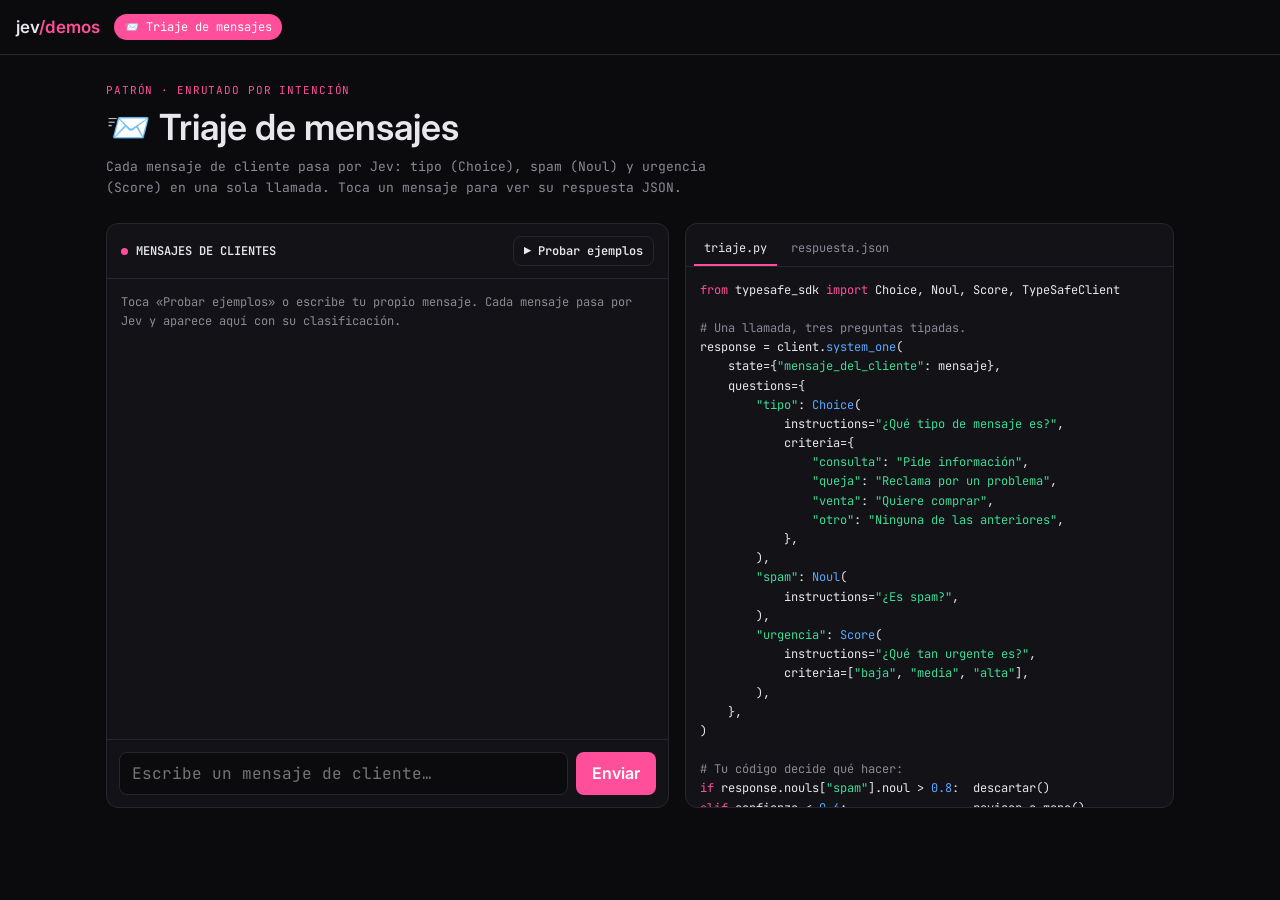
==== static/index.html @ 925d0c83 "Web para probar el triaje de mensajes desde el navegador Servidor FastAPI que llama a Jev con la cla" ====
<!doctype html>
<html lang="es">
<head>
<meta charset="utf-8">
<meta name="viewport" content="width=device-width,initial-scale=1,viewport-fit=cover">
<title>Triaje de mensajes · Jev</title>
<link rel="preconnect" href="https://fonts.googleapis.com">
<link href="https://fonts.googleapis.com/css2?family=JetBrains+Mono:wght@400;600&family=Inter:wght@400;600&display=swap" rel="stylesheet">
<style>
  :root {
    --bg: #0b0b0e; --panel: #121217; --panel-2: #17171d; --line: #26262e;
    --text: #e8e8ec; --muted: #8b8b96; --accent: #ff4f9a; --accent-2: #b84dff;
    --green: #3ddc97; --amber: #ffb547; --red: #ff5c6c; --blue: #5aa9ff;
    --mono: "JetBrains Mono", ui-monospace, monospace; --sans: Inter, system-ui, sans-serif;
  }
  * { box-sizing: border-box; }
  html, body { margin: 0; background: var(--bg); color: var(--text); font-family: var(--sans); }
  body { min-height: 100dvh; }
  header { display: flex; align-items: center; gap: 14px; padding: 14px 16px; border-bottom: 1px solid var(--line); }
  .logo { font-weight: 600; font-size: 17px; }
  .logo span { color: var(--accent); }
  .pill { font-family: var(--mono); font-size: 12px; padding: 5px 10px; border-radius: 99px; background: var(--accent); color: #fff; }
  main { max-width: 1100px; margin: 0 auto; padding: 28px 16px 40px; }
  .eyebrow { font-family: var(--mono); font-size: 11px; letter-spacing: .08em; color: var(--accent); text-transform: uppercase; }
  h1 { margin: 8px 0 8px; font-size: clamp(26px, 6vw, 36px); font-weight: 600; }
  .lead { font-family: var(--mono); font-size: 13px; line-height: 1.6; color: var(--muted); max-width: 620px; margin: 0 0 24px; }
  .grid { display: grid; grid-template-columns: 1.15fr 1fr; gap: 16px; }
  @media (max-width: 820px) { .grid { grid-template-columns: 1fr; } }
  .panel { background: var(--panel); border: 1px solid var(--line); border-radius: 12px; display: flex; flex-direction: column; min-width: 0; }
  .panel-head { display: flex; align-items: center; justify-content: space-between; gap: 8px; padding: 12px 14px; border-bottom: 1px solid var(--line); font-family: var(--mono); font-size: 12px; font-weight: 600; }
  .dot { display: inline-block; width: 7px; height: 7px; border-radius: 50%; background: var(--accent); margin-right: 8px; }
  button { font: inherit; cursor: pointer; }
  .ghost { font-family: var(--mono); font-size: 12px; background: transparent; color: var(--text); border: 1px solid var(--line); border-radius: 8px; padding: 6px 10px; }
  .ghost:disabled { opacity: .5; cursor: default; }
  #lista { flex: 1; min-height: 280px; max-height: 60dvh; overflow-y: auto; padding: 14px; display: flex; flex-direction: column; gap: 12px; }
  .vacio { font-family: var(--mono); font-size: 12px; color: var(--muted); line-height: 1.6; }
  .card { background: var(--panel-2); border: 1px solid var(--line); border-radius: 10px; padding: 12px; cursor: pointer; }
  .card.sel { border-color: var(--accent); }
  .card .txt { font-size: 14px; line-height: 1.45; margin-bottom: 10px; overflow-wrap: anywhere; }
  .tags { display: flex; flex-wrap: wrap; gap: 6px; }
  .tag { font-family: var(--mono); font-size: 11px; padding: 3px 8px; border-radius: 6px; background: #1f1f27; border: 1px solid var(--line); white-space: nowrap; }
  .tag b { font-weight: 600; }
  .decision { margin-top: 10px; font-family: var(--mono); font-size: 12px; }
  .ok { color: var(--green); } .warn { color: var(--amber); } .bad { color: var(--red); }
  .bars { margin-top: 10px; display: grid; grid-template-columns: auto 1fr auto; gap: 4px 8px; align-items: center; font-family: var(--mono); font-size: 11px; color: var(--muted); }
  .bar { height: 6px; background: #22222b; border-radius: 3px; overflow: hidden; }
  .bar i { display: block; height: 100%; background: linear-gradient(90deg, var(--accent-2), var(--accent)); }
  .cargando { font-family: var(--mono); font-size: 12px; color: var(--muted); }
  form { display: flex; gap: 8px; padding: 12px; border-top: 1px solid var(--line); }
  input { flex: 1; min-width: 0; font-family: var(--mono); font-size: 16px; color: var(--text); background: var(--bg); border: 1px solid var(--line); border-radius: 8px; padding: 10px 12px; }
  input:focus { outline: none; border-color: var(--accent); }
  .primary { background: var(--accent); color: #fff; border: 0; border-radius: 8px; padding: 0 16px; font-weight: 600; }
  .primary:disabled { opacity: .5; }
  .tabs { display: flex; gap: 4px; padding: 8px 8px 0; border-bottom: 1px solid var(--line); }
  .tab { font-family: var(--mono); font-size: 12px; color: var(--muted); background: none; border: 0; padding: 8px 10px; border-bottom: 2px solid transparent; }
  .tab.on { color: var(--text); border-color: var(--accent); }
  pre { margin: 0; padding: 14px; font-family: var(--mono); font-size: 12px; line-height: 1.6; overflow: auto; max-height: 60dvh; white-space: pre; }
  .k { color: var(--accent); } .s { color: var(--green); } .c { color: var(--muted); } .f { color: var(--blue); }
  .err { color: var(--red); font-family: var(--mono); font-size: 12px; }
</style>
</head>
<body>
<header>
  <div class="logo">jev<span>/demos</span></div>
  <div class="pill">📨 Triaje de mensajes</div>
</header>
<main>
  <div class="eyebrow">Patrón · Enrutado por intención</div>
  <h1>📨 Triaje de mensajes</h1>
  <p class="lead">Cada mensaje de cliente pasa por Jev: tipo (Choice), spam (Noul) y urgencia (Score) en una sola llamada. Toca un mensaje para ver su respuesta JSON.</p>

  <div class="grid">
    <section class="panel">
      <div class="panel-head">
        <span><span class="dot"></span>MENSAJES DE CLIENTES</span>
        <button class="ghost" id="ejemplos">▶ Probar ejemplos</button>
      </div>
      <div id="lista"><div class="vacio" id="vacio">Toca «Probar ejemplos» o escribe tu propio mensaje. Cada mensaje pasa por Jev y aparece aquí con su clasificación.</div></div>
      <form id="form">
        <input id="entrada" placeholder="Escribe un mensaje de cliente…" maxlength="1000" autocomplete="off">
        <button class="primary" id="enviar">Enviar</button>
      </form>
    </section>

    <section class="panel">
      <div class="tabs">
        <button class="tab on" data-tab="codigo">triaje.py</button>
        <button class="tab" data-tab="json">respuesta.json</button>
      </div>
      <pre id="codigo"><span class="k">from</span> typesafe_sdk <span class="k">import</span> Choice, Noul, Score, TypeSafeClient

<span class="c"># Una llamada, tres preguntas tipadas.</span>
response = client.<span class="f">system_one</span>(
    state={<span class="s">"mensaje_del_cliente"</span>: mensaje},
    questions={
        <span class="s">"tipo"</span>: <span class="f">Choice</span>(
            instructions=<span class="s">"¿Qué tipo de mensaje es?"</span>,
            criteria={
                <span class="s">"consulta"</span>: <span class="s">"Pide información"</span>,
                <span class="s">"queja"</span>: <span class="s">"Reclama por un problema"</span>,
                <span class="s">"venta"</span>: <span class="s">"Quiere comprar"</span>,
                <span class="s">"otro"</span>: <span class="s">"Ninguna de las anteriores"</span>,
            },
        ),
        <span class="s">"spam"</span>: <span class="f">Noul</span>(
            instructions=<span class="s">"¿Es spam?"</span>,
        ),
        <span class="s">"urgencia"</span>: <span class="f">Score</span>(
            instructions=<span class="s">"¿Qué tan urgente es?"</span>,
            criteria=[<span class="s">"baja"</span>, <span class="s">"media"</span>, <span class="s">"alta"</span>],
        ),
    },
)

<span class="c"># Tu código decide qué hacer:</span>
<span class="k">if</span> response.nouls[<span class="s">"spam"</span>].noul > <span class="f">0.8</span>:  descartar()
<span class="k">elif</span> confianza < <span class="f">0.6</span>:                  revisar_a_mano()
<span class="k">else</span>:                                  enviar_al_equipo()</pre>
      <pre id="json" hidden><span class="c">// Analiza un mensaje para ver aquí la respuesta de Jev.</span></pre>
    </section>
  </div>
</main>

<script>
const $ = (s) => document.querySelector(s);
const lista = $("#lista"), entrada = $("#entrada"), enviar = $("#enviar"), btnEj = $("#ejemplos");
let ejemplos = [], codigo = "";
try { codigo = localStorage.getItem("codigo") || ""; } catch {}

const pct = (x) => Math.round(x * 100) + "%";
const EQUIPO = { consulta: "atención al cliente", queja: "soporte", venta: "ventas", otro: "bandeja general" };

function el(tag, cls, text) {
  const e = document.createElement(tag);
  if (cls) e.className = cls;
  if (text != null) e.textContent = text;
  return e;
}

function decidir(r) {
  if (r.spam > 0.8) return ["bad", "🚫 Spam → descartar"];
  const conf = Math.min(r.tipo_conf, r.urgencia_conf);
  if (conf < 0.6) return ["warn", `⚠ Confianza baja (${pct(conf)}) → revisar a mano`];
  return ["ok", `✓ Enviar a ${EQUIPO[r.tipo]} · prioridad ${r.urgencia}`];
}

function mostrarJSON(r) {
  $("#json").textContent = JSON.stringify(r.respuesta, null, 2);
  document.querySelectorAll(".card").forEach((c) => c.classList.remove("sel"));
}

function pintar(card, r) {
  card.replaceChildren(el("div", "txt", r.mensaje));
  const tags = el("div", "tags");
  const t = (label, val) => { const s = el("span", "tag", label + " "); s.append(el("b", null, val)); tags.append(s); };
  t("tipo", `${r.tipo} ${pct(r.tipo_probs[r.tipo])}`);
  t("spam", pct(r.spam));
  t("urgencia", `${r.urgencia} ${r.urgencia_score.toFixed(2)}/2`);
  card.append(tags);

  const bars = el("div", "bars");
  const bar = (label, v) => {
    bars.append(el("span", null, label));
    const b = el("div", "bar"), i = el("i"); i.style.width = pct(v); b.append(i);
    bars.append(b, el("span", null, pct(v)));
  };
  bar("confianza tipo", r.tipo_conf);
  bar("confianza urgencia", r.urgencia_conf);
  card.append(bars);

  const [cls, txt] = decidir(r);
  card.append(el("div", "decision " + cls, txt));
  card.onclick = () => { mostrarJSON(r); card.classList.add("sel"); abrirTab("json"); };
}

async function analizar(mensaje) {
  $("#vacio")?.remove();
  const card = el("div", "card");
  card.append(el("div", "txt", mensaje), el("div", "cargando", "Jev está pensando…"));
  lista.append(card);
  lista.scrollTop = lista.scrollHeight;
  try {
    const res = await fetch("/api/analizar", {
      method: "POST",
      headers: { "Content-Type": "application/json", "X-Codigo": codigo },
      body: JSON.stringify({ mensaje }),
    });
    if (res.status === 401) {
      codigo = prompt("Código de acceso:") || "";
      try { localStorage.setItem("codigo", codigo); } catch {}
      card.remove();
      if (codigo) return analizar(mensaje);
      return;
    }
    if (!res.ok) throw new Error((await res.json().catch(() => ({}))).detail || "Error " + res.status);
    const r = await res.json();
    pintar(card, r);
    mostrarJSON(r);
    card.classList.add("sel");
  } catch (e) {
    card.querySelector(".cargando").replaceWith(el("div", "err", "Error: " + (typeof e.message === "string" ? e.message : "no se pudo analizar")));
  }
}

$("#form").onsubmit = async (e) => {
  e.preventDefault();
  const m = entrada.value.trim();
  if (!m) return;
  entrada.value = "";
  enviar.disabled = true;
  await analizar(m);
  enviar.disabled = false;
};

btnEj.onclick = async () => {
  btnEj.disabled = true;
  for (const m of ejemplos) await analizar(m);
  btnEj.disabled = false;
};

function abrirTab(nombre) {
  document.querySelectorAll(".tab").forEach((t) => t.classList.toggle("on", t.dataset.tab === nombre));
  $("#codigo").hidden = nombre !== "codigo";
  $("#json").hidden = nombre !== "json";
}
document.querySelectorAll(".tab").forEach((t) => (t.onclick = () => abrirTab(t.dataset.tab)));

fetch("/api/config").then((r) => r.json()).then((c) => { ejemplos = c.ejemplos; });
</script>
</body>
</html>
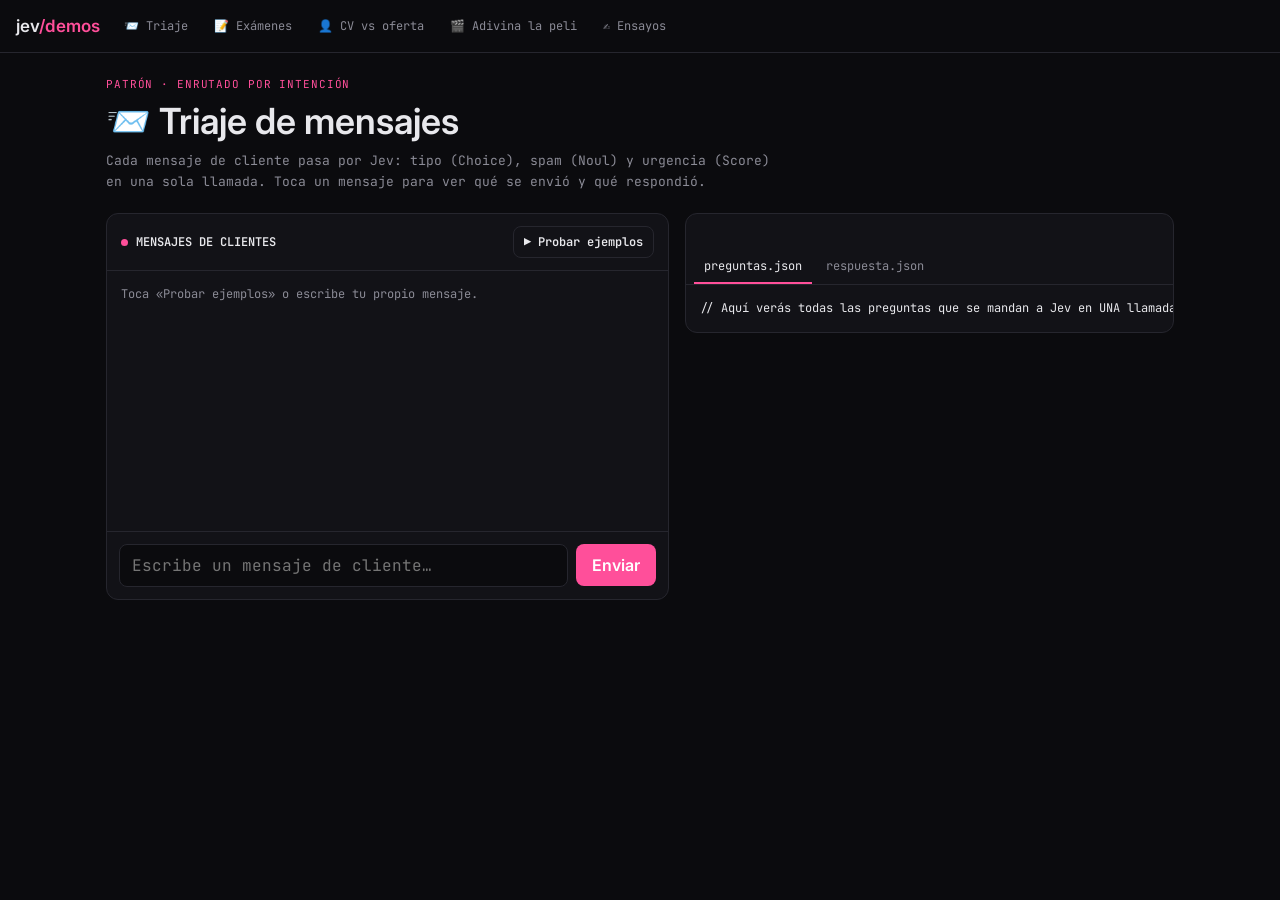
==== commit accff4ed: "Cuatro demos nuevas: exámenes, CV vs oferta, adivina la película y ensayos Cada demo hace una sola l" ====
--- a/static/index.html
+++ b/static/index.html
@@ -4,70 +4,15 @@
 <meta charset="utf-8">
 <meta name="viewport" content="width=device-width,initial-scale=1,viewport-fit=cover">
 <title>Triaje de mensajes · Jev</title>
-<link rel="preconnect" href="https://fonts.googleapis.com">
 <link href="https://fonts.googleapis.com/css2?family=JetBrains+Mono:wght@400;600&family=Inter:wght@400;600&display=swap" rel="stylesheet">
-<style>
-  :root {
-    --bg: #0b0b0e; --panel: #121217; --panel-2: #17171d; --line: #26262e;
-    --text: #e8e8ec; --muted: #8b8b96; --accent: #ff4f9a; --accent-2: #b84dff;
-    --green: #3ddc97; --amber: #ffb547; --red: #ff5c6c; --blue: #5aa9ff;
-    --mono: "JetBrains Mono", ui-monospace, monospace; --sans: Inter, system-ui, sans-serif;
-  }
-  * { box-sizing: border-box; }
-  html, body { margin: 0; background: var(--bg); color: var(--text); font-family: var(--sans); }
-  body { min-height: 100dvh; }
-  header { display: flex; align-items: center; gap: 14px; padding: 14px 16px; border-bottom: 1px solid var(--line); }
-  .logo { font-weight: 600; font-size: 17px; }
-  .logo span { color: var(--accent); }
-  .pill { font-family: var(--mono); font-size: 12px; padding: 5px 10px; border-radius: 99px; background: var(--accent); color: #fff; }
-  main { max-width: 1100px; margin: 0 auto; padding: 28px 16px 40px; }
-  .eyebrow { font-family: var(--mono); font-size: 11px; letter-spacing: .08em; color: var(--accent); text-transform: uppercase; }
-  h1 { margin: 8px 0 8px; font-size: clamp(26px, 6vw, 36px); font-weight: 600; }
-  .lead { font-family: var(--mono); font-size: 13px; line-height: 1.6; color: var(--muted); max-width: 620px; margin: 0 0 24px; }
-  .grid { display: grid; grid-template-columns: 1.15fr 1fr; gap: 16px; }
-  @media (max-width: 820px) { .grid { grid-template-columns: 1fr; } }
-  .panel { background: var(--panel); border: 1px solid var(--line); border-radius: 12px; display: flex; flex-direction: column; min-width: 0; }
-  .panel-head { display: flex; align-items: center; justify-content: space-between; gap: 8px; padding: 12px 14px; border-bottom: 1px solid var(--line); font-family: var(--mono); font-size: 12px; font-weight: 600; }
-  .dot { display: inline-block; width: 7px; height: 7px; border-radius: 50%; background: var(--accent); margin-right: 8px; }
-  button { font: inherit; cursor: pointer; }
-  .ghost { font-family: var(--mono); font-size: 12px; background: transparent; color: var(--text); border: 1px solid var(--line); border-radius: 8px; padding: 6px 10px; }
-  .ghost:disabled { opacity: .5; cursor: default; }
-  #lista { flex: 1; min-height: 280px; max-height: 60dvh; overflow-y: auto; padding: 14px; display: flex; flex-direction: column; gap: 12px; }
-  .vacio { font-family: var(--mono); font-size: 12px; color: var(--muted); line-height: 1.6; }
-  .card { background: var(--panel-2); border: 1px solid var(--line); border-radius: 10px; padding: 12px; cursor: pointer; }
-  .card.sel { border-color: var(--accent); }
-  .card .txt { font-size: 14px; line-height: 1.45; margin-bottom: 10px; overflow-wrap: anywhere; }
-  .tags { display: flex; flex-wrap: wrap; gap: 6px; }
-  .tag { font-family: var(--mono); font-size: 11px; padding: 3px 8px; border-radius: 6px; background: #1f1f27; border: 1px solid var(--line); white-space: nowrap; }
-  .tag b { font-weight: 600; }
-  .decision { margin-top: 10px; font-family: var(--mono); font-size: 12px; }
-  .ok { color: var(--green); } .warn { color: var(--amber); } .bad { color: var(--red); }
-  .bars { margin-top: 10px; display: grid; grid-template-columns: auto 1fr auto; gap: 4px 8px; align-items: center; font-family: var(--mono); font-size: 11px; color: var(--muted); }
-  .bar { height: 6px; background: #22222b; border-radius: 3px; overflow: hidden; }
-  .bar i { display: block; height: 100%; background: linear-gradient(90deg, var(--accent-2), var(--accent)); }
-  .cargando { font-family: var(--mono); font-size: 12px; color: var(--muted); }
-  form { display: flex; gap: 8px; padding: 12px; border-top: 1px solid var(--line); }
-  input { flex: 1; min-width: 0; font-family: var(--mono); font-size: 16px; color: var(--text); background: var(--bg); border: 1px solid var(--line); border-radius: 8px; padding: 10px 12px; }
-  input:focus { outline: none; border-color: var(--accent); }
-  .primary { background: var(--accent); color: #fff; border: 0; border-radius: 8px; padding: 0 16px; font-weight: 600; }
-  .primary:disabled { opacity: .5; }
-  .tabs { display: flex; gap: 4px; padding: 8px 8px 0; border-bottom: 1px solid var(--line); }
-  .tab { font-family: var(--mono); font-size: 12px; color: var(--muted); background: none; border: 0; padding: 8px 10px; border-bottom: 2px solid transparent; }
-  .tab.on { color: var(--text); border-color: var(--accent); }
-  pre { margin: 0; padding: 14px; font-family: var(--mono); font-size: 12px; line-height: 1.6; overflow: auto; max-height: 60dvh; white-space: pre; }
-  .k { color: var(--accent); } .s { color: var(--green); } .c { color: var(--muted); } .f { color: var(--blue); }
-  .err { color: var(--red); font-family: var(--mono); font-size: 12px; }
-</style>
+<link rel="stylesheet" href="/static/style.css">
 </head>
 <body>
-<header>
-  <div class="logo">jev<span>/demos</span></div>
-  <div class="pill">📨 Triaje de mensajes</div>
-</header>
+<header></header>
 <main>
   <div class="eyebrow">Patrón · Enrutado por intención</div>
   <h1>📨 Triaje de mensajes</h1>
-  <p class="lead">Cada mensaje de cliente pasa por Jev: tipo (Choice), spam (Noul) y urgencia (Score) en una sola llamada. Toca un mensaje para ver su respuesta JSON.</p>
+  <p class="lead">Cada mensaje de cliente pasa por Jev: tipo (Choice), spam (Noul) y urgencia (Score) en una sola llamada. Toca un mensaje para ver qué se envió y qué respondió.</p>
 
   <div class="grid">
     <section class="panel">
@@ -75,67 +20,22 @@
         <span><span class="dot"></span>MENSAJES DE CLIENTES</span>
         <button class="ghost" id="ejemplos">▶ Probar ejemplos</button>
       </div>
-      <div id="lista"><div class="vacio" id="vacio">Toca «Probar ejemplos» o escribe tu propio mensaje. Cada mensaje pasa por Jev y aparece aquí con su clasificación.</div></div>
-      <form id="form">
+      <div id="lista" class="panel-body" style="min-height:260px;max-height:60dvh;overflow-y:auto">
+        <div class="vacio" id="vacio">Toca «Probar ejemplos» o escribe tu propio mensaje.</div>
+      </div>
+      <form id="form" class="fila" style="padding:12px;border-top:1px solid var(--line);flex-wrap:nowrap">
         <input id="entrada" placeholder="Escribe un mensaje de cliente…" maxlength="1000" autocomplete="off">
         <button class="primary" id="enviar">Enviar</button>
       </form>
     </section>
-
-    <section class="panel">
-      <div class="tabs">
-        <button class="tab on" data-tab="codigo">triaje.py</button>
-        <button class="tab" data-tab="json">respuesta.json</button>
-      </div>
-      <pre id="codigo"><span class="k">from</span> typesafe_sdk <span class="k">import</span> Choice, Noul, Score, TypeSafeClient
-
-<span class="c"># Una llamada, tres preguntas tipadas.</span>
-response = client.<span class="f">system_one</span>(
-    state={<span class="s">"mensaje_del_cliente"</span>: mensaje},
-    questions={
-        <span class="s">"tipo"</span>: <span class="f">Choice</span>(
-            instructions=<span class="s">"¿Qué tipo de mensaje es?"</span>,
-            criteria={
-                <span class="s">"consulta"</span>: <span class="s">"Pide información"</span>,
-                <span class="s">"queja"</span>: <span class="s">"Reclama por un problema"</span>,
-                <span class="s">"venta"</span>: <span class="s">"Quiere comprar"</span>,
-                <span class="s">"otro"</span>: <span class="s">"Ninguna de las anteriores"</span>,
-            },
-        ),
-        <span class="s">"spam"</span>: <span class="f">Noul</span>(
-            instructions=<span class="s">"¿Es spam?"</span>,
-        ),
-        <span class="s">"urgencia"</span>: <span class="f">Score</span>(
-            instructions=<span class="s">"¿Qué tan urgente es?"</span>,
-            criteria=[<span class="s">"baja"</span>, <span class="s">"media"</span>, <span class="s">"alta"</span>],
-        ),
-    },
-)
-
-<span class="c"># Tu código decide qué hacer:</span>
-<span class="k">if</span> response.nouls[<span class="s">"spam"</span>].noul > <span class="f">0.8</span>:  descartar()
-<span class="k">elif</span> confianza < <span class="f">0.6</span>:                  revisar_a_mano()
-<span class="k">else</span>:                                  enviar_al_equipo()</pre>
-      <pre id="json" hidden><span class="c">// Analiza un mensaje para ver aquí la respuesta de Jev.</span></pre>
-    </section>
+    <section id="json"></section>
   </div>
 </main>
-
+<script src="/static/comun.js"></script>
 <script>
-const $ = (s) => document.querySelector(s);
-const lista = $("#lista"), entrada = $("#entrada"), enviar = $("#enviar"), btnEj = $("#ejemplos");
-let ejemplos = [], codigo = "";
-try { codigo = localStorage.getItem("codigo") || ""; } catch {}
-
-const pct = (x) => Math.round(x * 100) + "%";
+const lista = $("#lista"), panel = panelJSON($("#json"));
 const EQUIPO = { consulta: "atención al cliente", queja: "soporte", venta: "ventas", otro: "bandeja general" };
-
-function el(tag, cls, text) {
-  const e = document.createElement(tag);
-  if (cls) e.className = cls;
-  if (text != null) e.textContent = text;
-  return e;
-}
+let ejemplos = [];
 
 function decidir(r) {
   if (r.spam > 0.8) return ["bad", "🚫 Spam → descartar"];
@@ -144,88 +44,52 @@
   return ["ok", `✓ Enviar a ${EQUIPO[r.tipo]} · prioridad ${r.urgencia}`];
 }
 
-function mostrarJSON(r) {
-  $("#json").textContent = JSON.stringify(r.respuesta, null, 2);
-  document.querySelectorAll(".card").forEach((c) => c.classList.remove("sel"));
-}
-
 function pintar(card, r) {
   card.replaceChildren(el("div", "txt", r.mensaje));
   const tags = el("div", "tags");
-  const t = (label, val) => { const s = el("span", "tag", label + " "); s.append(el("b", null, val)); tags.append(s); };
-  t("tipo", `${r.tipo} ${pct(r.tipo_probs[r.tipo])}`);
-  t("spam", pct(r.spam));
-  t("urgencia", `${r.urgencia} ${r.urgencia_score.toFixed(2)}/2`);
-  card.append(tags);
-
-  const bars = el("div", "bars");
-  const bar = (label, v) => {
-    bars.append(el("span", null, label));
-    const b = el("div", "bar"), i = el("i"); i.style.width = pct(v); b.append(i);
-    bars.append(b, el("span", null, pct(v)));
-  };
-  bar("confianza tipo", r.tipo_conf);
-  bar("confianza urgencia", r.urgencia_conf);
-  card.append(bars);
-
+  tags.append(
+    tag("tipo", `${r.tipo} ${pct(r.tipo_probs[r.tipo])}`),
+    tag("spam", pct(r.spam)),
+    tag("urgencia", `${r.urgencia} ${r.urgencia_score.toFixed(2)}/2`),
+  );
   const [cls, txt] = decidir(r);
-  card.append(el("div", "decision " + cls, txt));
-  card.onclick = () => { mostrarJSON(r); card.classList.add("sel"); abrirTab("json"); };
+  card.append(tags, barras([["confianza tipo", r.tipo_conf], ["confianza urgencia", r.urgencia_conf]]),
+              el("div", "decision " + cls, txt));
+  card.onclick = () => { marcar(card); panel.mostrar(r.llamada); };
 }
 
 async function analizar(mensaje) {
   $("#vacio")?.remove();
   const card = el("div", "card");
+  card.style.display = "grid"; card.style.gap = "10px";
   card.append(el("div", "txt", mensaje), el("div", "cargando", "Jev está pensando…"));
   lista.append(card);
   lista.scrollTop = lista.scrollHeight;
   try {
-    const res = await fetch("/api/analizar", {
-      method: "POST",
-      headers: { "Content-Type": "application/json", "X-Codigo": codigo },
-      body: JSON.stringify({ mensaje }),
-    });
-    if (res.status === 401) {
-      codigo = prompt("Código de acceso:") || "";
-      try { localStorage.setItem("codigo", codigo); } catch {}
-      card.remove();
-      if (codigo) return analizar(mensaje);
-      return;
-    }
-    if (!res.ok) throw new Error((await res.json().catch(() => ({}))).detail || "Error " + res.status);
-    const r = await res.json();
+    const r = await api("/api/triaje", { mensaje });
     pintar(card, r);
-    mostrarJSON(r);
-    card.classList.add("sel");
+    marcar(card);
+    panel.mostrar(r.llamada);
   } catch (e) {
-    card.querySelector(".cargando").replaceWith(el("div", "err", "Error: " + (typeof e.message === "string" ? e.message : "no se pudo analizar")));
+    card.querySelector(".cargando").replaceWith(el("div", "err", "Error: " + e.message));
   }
 }
 
 $("#form").onsubmit = async (e) => {
   e.preventDefault();
-  const m = entrada.value.trim();
+  const m = $("#entrada").value.trim();
   if (!m) return;
-  entrada.value = "";
-  enviar.disabled = true;
+  $("#entrada").value = "";
+  $("#enviar").disabled = true;
   await analizar(m);
-  enviar.disabled = false;
+  $("#enviar").disabled = false;
 };
-
-btnEj.onclick = async () => {
-  btnEj.disabled = true;
-  for (const m of ejemplos) await analizar(m);
-  btnEj.disabled = false;
+$("#ejemplos").onclick = async () => {
+  $("#ejemplos").disabled = true;
+  await Promise.all(ejemplos.map(analizar));
+  $("#ejemplos").disabled = false;
 };
-
-function abrirTab(nombre) {
-  document.querySelectorAll(".tab").forEach((t) => t.classList.toggle("on", t.dataset.tab === nombre));
-  $("#codigo").hidden = nombre !== "codigo";
-  $("#json").hidden = nombre !== "json";
-}
-document.querySelectorAll(".tab").forEach((t) => (t.onclick = () => abrirTab(t.dataset.tab)));
-
-fetch("/api/config").then((r) => r.json()).then((c) => { ejemplos = c.ejemplos; });
+api("/api/ejemplos/triaje").then((d) => (ejemplos = d.mensajes));
 </script>
 </body>
 </html>
--- a/static/style.css
+++ b/static/style.css
@@ -0,0 +1,76 @@
+:root {
+  --bg: #0b0b0e; --panel: #121217; --panel-2: #17171d; --line: #26262e;
+  --text: #e8e8ec; --muted: #8b8b96; --accent: #ff4f9a; --accent-2: #b84dff;
+  --green: #3ddc97; --amber: #ffb547; --red: #ff5c6c; --blue: #5aa9ff;
+  --mono: "JetBrains Mono", ui-monospace, monospace; --sans: Inter, system-ui, sans-serif;
+}
+* { box-sizing: border-box; }
+html, body { margin: 0; background: var(--bg); color: var(--text); font-family: var(--sans); }
+body { min-height: 100dvh; }
+
+/* Menú */
+header { display: flex; align-items: center; gap: 14px; padding: 12px 16px; border-bottom: 1px solid var(--line); overflow-x: auto; scrollbar-width: none; }
+header::-webkit-scrollbar { display: none; }
+.logo { font-weight: 600; font-size: 17px; white-space: nowrap; color: var(--text); text-decoration: none; }
+.logo span { color: var(--accent); }
+nav { display: flex; gap: 6px; }
+nav a { font-family: var(--mono); font-size: 12px; padding: 6px 10px; border-radius: 99px; color: var(--muted); text-decoration: none; white-space: nowrap; }
+nav a.on { background: var(--accent); color: #fff; }
+
+main { max-width: 1100px; margin: 0 auto; padding: 24px 16px 40px; }
+.eyebrow { font-family: var(--mono); font-size: 11px; letter-spacing: .08em; color: var(--accent); text-transform: uppercase; }
+h1 { margin: 8px 0; font-size: clamp(26px, 6vw, 36px); font-weight: 600; }
+.lead { font-family: var(--mono); font-size: 13px; line-height: 1.6; color: var(--muted); max-width: 680px; margin: 0 0 20px; }
+
+.grid { display: grid; grid-template-columns: 1.15fr 1fr; gap: 16px; align-items: start; }
+@media (max-width: 820px) { .grid { grid-template-columns: 1fr; } }
+.panel { background: var(--panel); border: 1px solid var(--line); border-radius: 12px; display: flex; flex-direction: column; min-width: 0; }
+.panel-head { display: flex; align-items: center; justify-content: space-between; gap: 8px; padding: 12px 14px; border-bottom: 1px solid var(--line); font-family: var(--mono); font-size: 12px; font-weight: 600; }
+.panel-body { padding: 14px; display: flex; flex-direction: column; gap: 12px; }
+.dot { display: inline-block; width: 7px; height: 7px; border-radius: 50%; background: var(--accent); margin-right: 8px; }
+
+/* Formularios */
+button { font: inherit; cursor: pointer; }
+.ghost { font-family: var(--mono); font-size: 12px; background: transparent; color: var(--text); border: 1px solid var(--line); border-radius: 8px; padding: 7px 10px; }
+.ghost:disabled, .primary:disabled { opacity: .5; cursor: default; }
+.primary { background: var(--accent); color: #fff; border: 0; border-radius: 8px; padding: 11px 16px; font-weight: 600; }
+.fila { display: flex; gap: 8px; flex-wrap: wrap; align-items: center; }
+label { font-family: var(--mono); font-size: 11px; color: var(--muted); text-transform: uppercase; letter-spacing: .06em; display: block; margin-bottom: 6px; }
+input, textarea { width: 100%; font-family: var(--mono); font-size: 16px; color: var(--text); background: var(--bg); border: 1px solid var(--line); border-radius: 8px; padding: 10px 12px; }
+textarea { resize: vertical; min-height: 90px; line-height: 1.45; font-size: 14px; }
+input:focus, textarea:focus { outline: none; border-color: var(--accent); }
+.chips { display: flex; flex-wrap: wrap; gap: 6px; }
+.chip { font-family: var(--mono); font-size: 12px; padding: 6px 10px; border-radius: 99px; background: var(--panel-2); border: 1px solid var(--line); color: var(--text); }
+.chip.on { border-color: var(--accent); color: var(--accent); }
+details { background: var(--panel-2); border: 1px solid var(--line); border-radius: 10px; padding: 10px 12px; }
+details > summary { cursor: pointer; font-size: 14px; font-weight: 600; }
+details[open] > summary { margin-bottom: 10px; }
+
+/* Resultados */
+.card { background: var(--panel-2); border: 1px solid var(--line); border-radius: 10px; padding: 12px; cursor: pointer; }
+.card.sel { border-color: var(--accent); }
+.txt { font-size: 14px; line-height: 1.45; overflow-wrap: anywhere; }
+.tags { display: flex; flex-wrap: wrap; gap: 6px; }
+.tag { font-family: var(--mono); font-size: 11px; padding: 3px 8px; border-radius: 6px; background: #1f1f27; border: 1px solid var(--line); white-space: nowrap; }
+.tag b { font-weight: 600; }
+.tag.ok { border-color: #1f5c43; } .tag.warn { border-color: #6b4d1c; } .tag.bad { border-color: #6b2630; }
+.decision { font-family: var(--mono); font-size: 13px; }
+.ok { color: var(--green); } .warn { color: var(--amber); } .bad { color: var(--red); } .muted { color: var(--muted); }
+.bars { display: grid; grid-template-columns: minmax(0, auto) 1fr auto; gap: 5px 8px; align-items: center; font-family: var(--mono); font-size: 11px; color: var(--muted); }
+.bars > span:first-child, .bars > span:nth-child(3n+1) { overflow: hidden; text-overflow: ellipsis; white-space: nowrap; max-width: 55vw; }
+.bar { height: 6px; background: #22222b; border-radius: 3px; overflow: hidden; min-width: 40px; }
+.bar i { display: block; height: 100%; background: linear-gradient(90deg, var(--accent-2), var(--accent)); transition: width .4s; }
+.big { font-size: 34px; font-weight: 600; line-height: 1; }
+.cargando { font-family: var(--mono); font-size: 12px; color: var(--muted); }
+.err { color: var(--red); font-family: var(--mono); font-size: 12px; }
+.metricas { font-family: var(--mono); font-size: 12px; color: var(--green); background: #10231b; border: 1px solid #1f5c43; border-radius: 8px; padding: 8px 10px; }
+.vacio { font-family: var(--mono); font-size: 12px; color: var(--muted); line-height: 1.6; }
+ul.lista { margin: 0; padding-left: 18px; font-size: 13px; line-height: 1.5; }
+
+/* Panel de código */
+.tabs { display: flex; gap: 4px; padding: 8px 8px 0; border-bottom: 1px solid var(--line); }
+.tab { font-family: var(--mono); font-size: 12px; color: var(--muted); background: none; border: 0; padding: 8px 10px; border-bottom: 2px solid transparent; }
+.tab.on { color: var(--text); border-color: var(--accent); }
+pre { margin: 0; padding: 14px; font-family: var(--mono); font-size: 12px; line-height: 1.6; overflow: auto; max-height: 70dvh; white-space: pre; }
+.k { color: var(--accent); } .s { color: var(--green); } .c { color: var(--muted); } .f { color: var(--blue); }
+@media (min-width: 821px) { .sticky { position: sticky; top: 16px; } }
